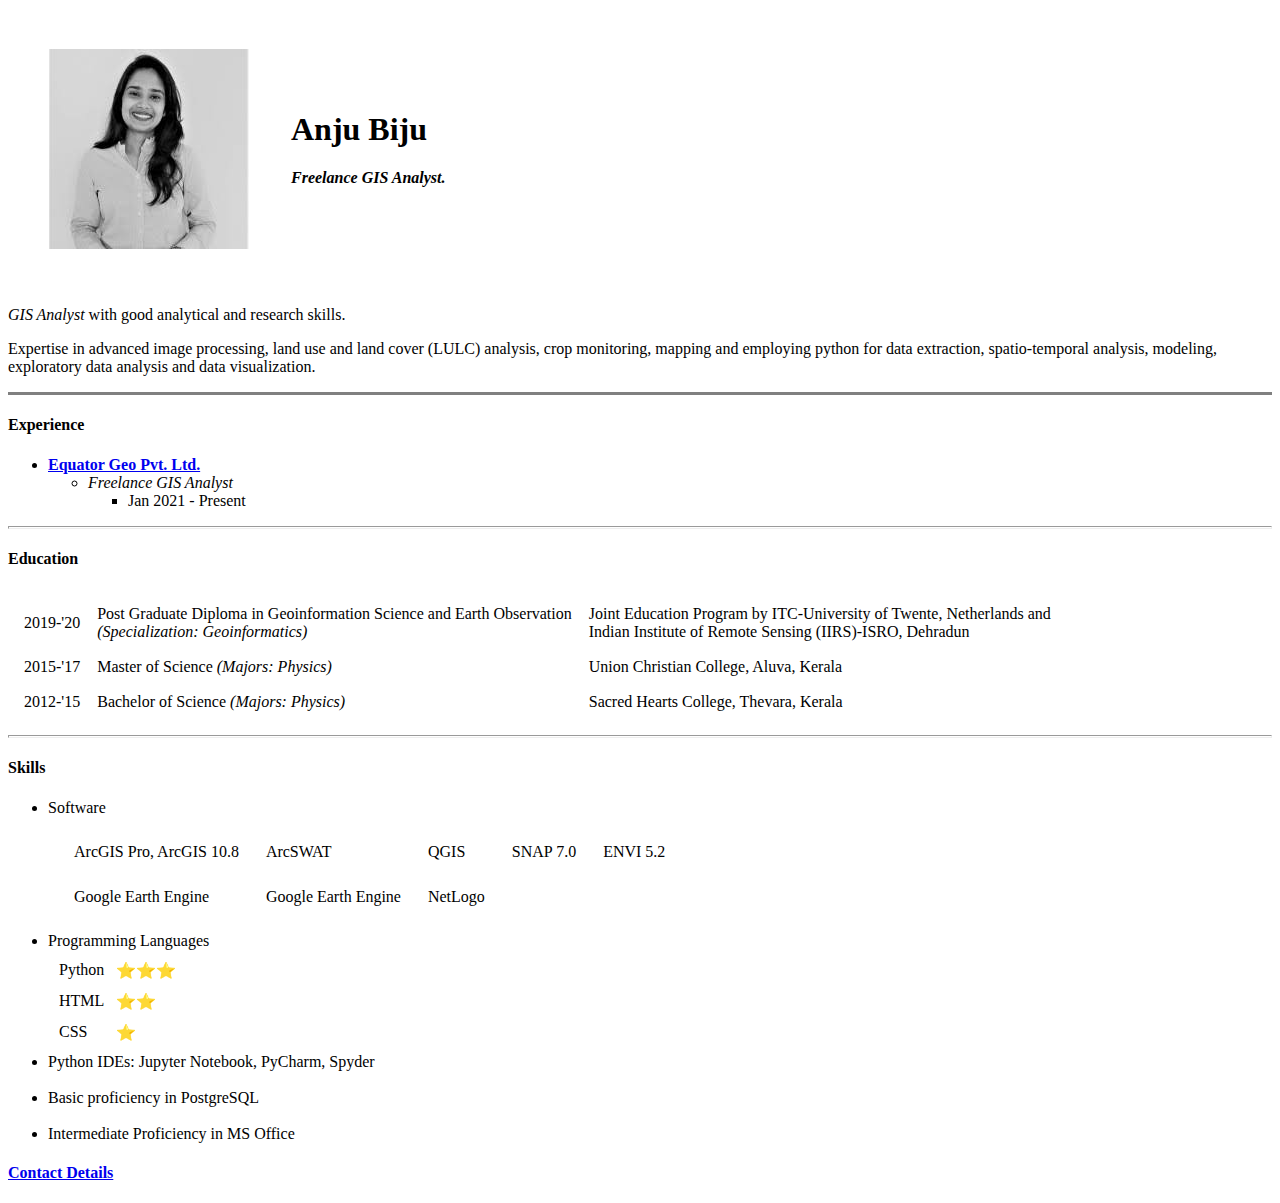
==== index.html @ fad0d4ab "Add files via upload" ====
<html xmlns="http://www.w3.org/1999/html">
     <head>
         <meta charset="utf-8">
         <title>
             Anju's personal site
         </title>
     </head>
     <body>
        <table cellspacing="40">
            <tr>
                <td><img src="[data-uri]"></td>
                <td>
                    <h1>Anju Biju</h1>
                    <p><em><strong>Freelance GIS Analyst.</strong></em></p>
                </td>
            </tr>
        </table>
        <p><em>GIS Analyst</em> with good analytical and research skills.</p>
        <p>Expertise in advanced image processing, land use and land cover (LULC) analysis, crop monitoring, mapping
            and employing python for data extraction, spatio-temporal analysis, modeling, exploratory data analysis and
            data visualization.</p>
     <hr size="3" noshade>
     <h4>Experience</h4>
        <ul>
            <li><strong><a href="https://equatorgeo.com/">Equator Geo Pvt. Ltd.</a></strong></li>
                <ul>
                    <li><em>Freelance GIS Analyst</em></li>
                    <ul>
                        <li>Jan 2021 - Present</li>
                    </ul>
                </ul>
        </ul>
     <hr size="3">
     <h4>Education</h4>
         <table cellspacing="15">
            <tbody>
                <tr>
                    <td>2019-'20</td>
                    <td>Post Graduate Diploma in Geoinformation Science and Earth Observation <br>
                        <em>(Specialization: Geoinformatics)</em></td>
                    <td>Joint Education Program by ITC-University of Twente, Netherlands and
                        <br>Indian Institute of Remote Sensing (IIRS)-ISRO, Dehradun</td>
                </tr>
                <tr>
                    <td>2015-'17</td>
                    <td>Master of Science <em>(Majors: Physics)</em></td>
                    <td>Union Christian College, Aluva, Kerala</td>
                </tr>
                <tr>
                <td>2012-'15</td>
                <td>Bachelor of Science <em>(Majors: Physics)</em></td>
                <td>Sacred Hearts College, Thevara, Kerala</td>
                </tr>
            </tbody>
         </table>
     <hr size="3">
     <h4>Skills</h4>
     <ul>
         <li>Software</li>
         <table cellspacing="25">
             <tr>
                 <td>ArcGIS Pro, ArcGIS 10.8</td>
                 <td>ArcSWAT</td>
                 <td>QGIS</td>
                 <td>SNAP 7.0</td>
                 <td>ENVI 5.2</td>
             </tr>
             <tr>
                 <td>Google Earth Engine</td>
                 <td>Google Earth Engine</td>
                 <td>NetLogo</td>
             </tr>
         </table>
         <li>Programming Languages</li>
         <table cellspacing="10">
             <tbody>
                <tr>
                    <td>Python</td>
                    <td>⭐⭐⭐</td>
                </tr>
                <tr>
                     <td>HTML</td>
                    <td>⭐⭐</td>
                </tr>
                <tr>
                     <td>CSS</td>
                     <td>⭐</td>
                </tr>
             </tbody>
         </table>
         </ol>
         <li>Python IDEs: Jupyter Notebook, PyCharm, Spyder</li>
         <br><li>Basic proficiency in PostgreSQL</li>
         <br><li>Intermediate Proficiency in MS Office</li>
     </ul>
        <h4><a href="contact.html">Contact Details</a></h4>
     </body>
 </html>
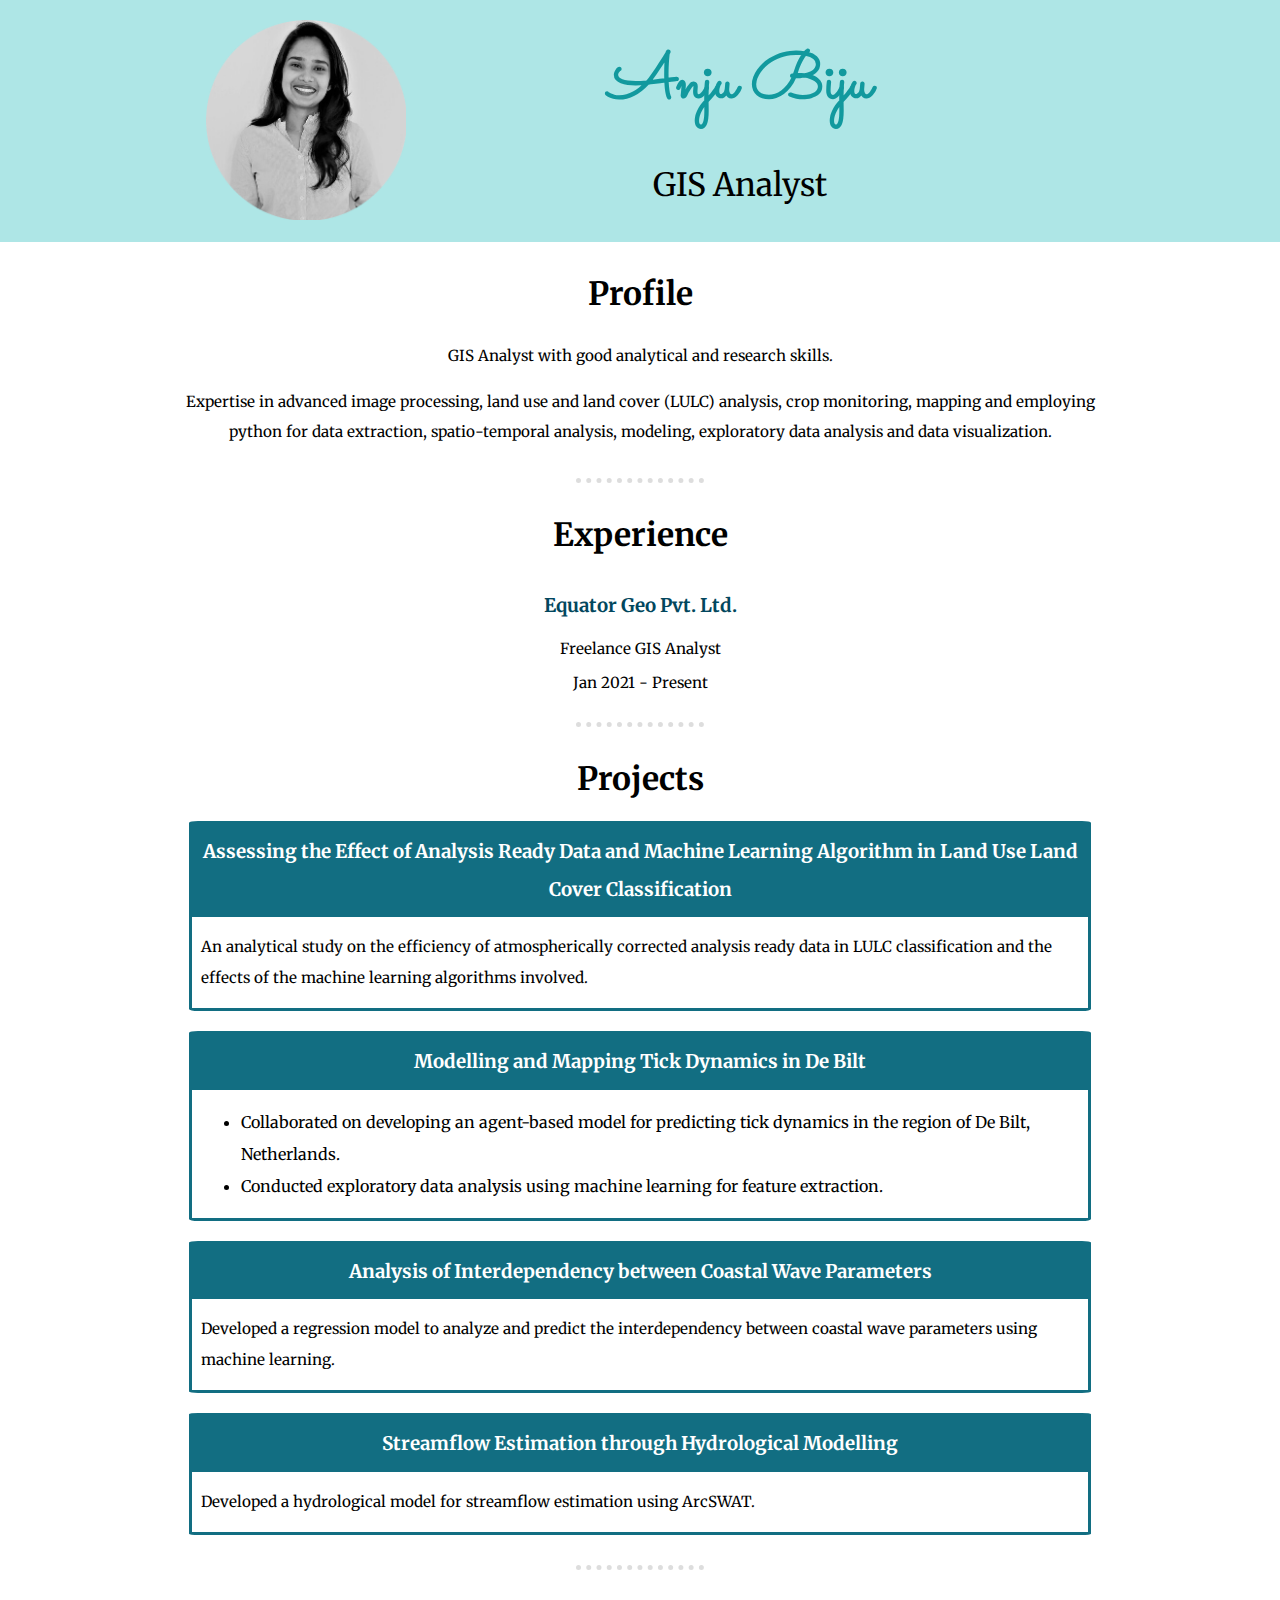
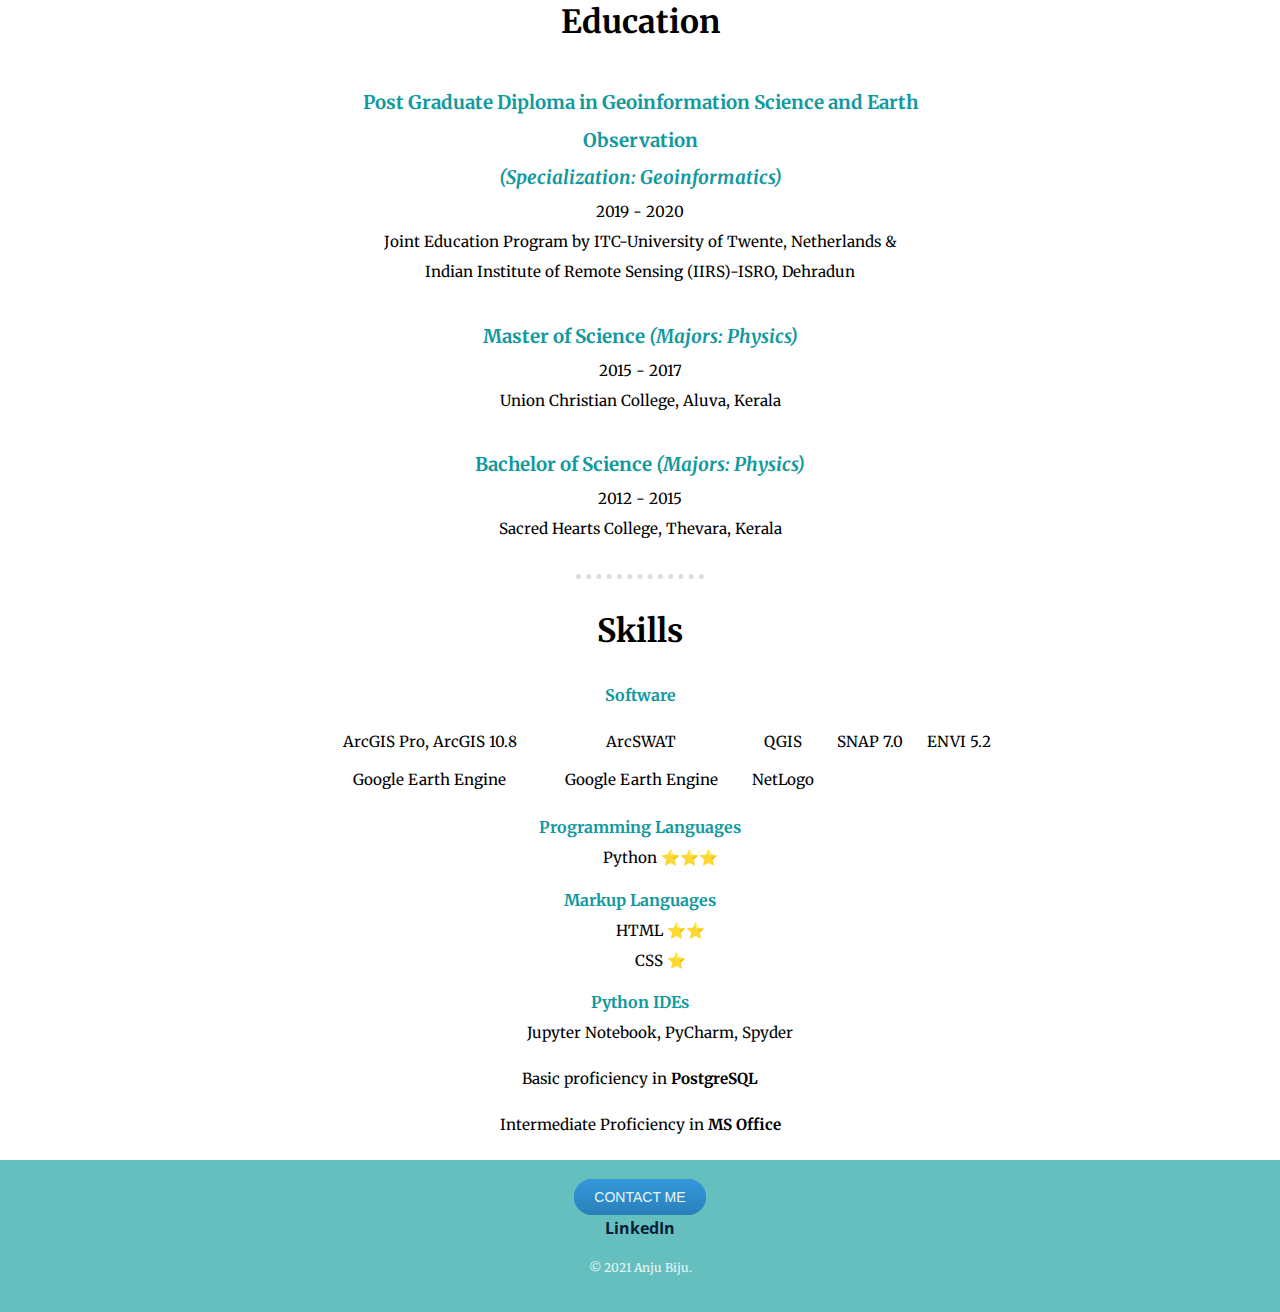
==== commit fe6bb29c: "Add files via upload" ====
--- a/index.html
+++ b/index.html
@@ -1,98 +1,168 @@
-<html xmlns="http://www.w3.org/1999/html">
-     <head>
-         <meta charset="utf-8">
-         <title>
-             Anju's personal site
-         </title>
-     </head>
-     <body>
-        <table cellspacing="40">
-            <tr>
-                <td><img src="[data-uri]"></td>
-                <td>
-                    <h1>Anju Biju</h1>
-                    <p><em><strong>Freelance GIS Analyst.</strong></em></p>
-                </td>
-            </tr>
-        </table>
-        <p><em>GIS Analyst</em> with good analytical and research skills.</p>
-        <p>Expertise in advanced image processing, land use and land cover (LULC) analysis, crop monitoring, mapping
-            and employing python for data extraction, spatio-temporal analysis, modeling, exploratory data analysis and
-            data visualization.</p>
-     <hr size="3" noshade>
-     <h4>Experience</h4>
-        <ul>
-            <li><strong><a href="https://equatorgeo.com/">Equator Geo Pvt. Ltd.</a></strong></li>
-                <ul>
-                    <li><em>Freelance GIS Analyst</em></li>
-                    <ul>
-                        <li>Jan 2021 - Present</li>
-                    </ul>
-                </ul>
-        </ul>
-     <hr size="3">
-     <h4>Education</h4>
-         <table cellspacing="15">
-            <tbody>
+<!DOCTYPE html>
+<html lang="en" dir="ltr">
+<head>
+  <meta charset="utf-8">
+  <meta name="description" content="The portfolio of Anju Biju, GIS Analyst.">
+  <title>Anju Biju | GIS Analyst</title>
+  <link rel="stylesheet" href="css/styles.css">
+  <link rel="icon" href="css/favicon-32x32.png">
+  <link rel="preconnect" href="https://fonts.googleapis.com">
+  <link rel="preconnect" href="https://fonts.gstatic.com" crossorigin>
+  <link href="https://fonts.googleapis.com/css2?family=Merriweather:wght@300&family=Open+Sans:wght@300&family=Sacramento&display=swap" rel="stylesheet">
+</head>
+
+<body>
+
+  <div class="first-container">
+    <img class="profile-photo" src="images/profile.png" alt="profile-img">
+    <h1>Anju Biju</h1>
+    <h2 class="profession">GIS Analyst</h2>
+  </div>
+
+  <div class="second-container">
+    <div class="profile">
+      <h2>Profile</h2>
+      <p>GIS Analyst with good analytical and research skills.</p>
+      <p>Expertise in advanced image processing, land use and land cover (LULC) analysis, crop monitoring, mapping
+        and employing python for data extraction, spatio-temporal analysis, modeling, exploratory data analysis and
+        data visualization.</p>
+    </div>
+    <hr>
+    <div>
+      <h2>Experience</h2>
+      <div class="experience">
+        <h3><a class="equatorgeo-link" href="https://equatorgeo.com/">Equator Geo Pvt. Ltd.</a></h3>
+        <p class="experience-description">Freelance GIS Analyst</p>
+        <p class="experience-description">Jan 2021 - Present</p>
+      </div>
+    </div>
+    <hr>
+    <div class="projects">
+      <h2>Projects</h2>
+      <div class="card">
+        <header class="card-header">
+          <h3 class="card-heading">Assessing the Effect of Analysis Ready Data and
+            Machine Learning Algorithm in Land Use Land Cover Classification</h3>
+        </header>
+        <div class="card-container" style="background: white">
+          <p>An analytical study on the efficiency of atmospherically corrected
+            analysis ready data in LULC classification and the effects of the machine learning algorithms involved.</p>
+        </div>
+      </div>
+      <div class="card">
+        <header class="card-header">
+          <h3 class="card-heading">Modelling and Mapping Tick Dynamics in De Bilt</h3>
+        </header>
+        <div class="card-container" style="background: white">
+          <p>
+          <ul>
+            <li>Collaborated on developing an agent-based model for
+              predicting tick dynamics in the region of De Bilt, Netherlands.</li>
+            <li>Conducted exploratory data analysis using machine learning for feature extraction.</li>
+          </ul>
+          </p>
+        </div>
+      </div>
+      <div class="card">
+        <header class="card-header">
+          <h3 class="card-heading">Analysis of Interdependency between Coastal Wave Parameters</h3>
+        </header>
+        <div class="card-container" style="background: white">
+          <p>Developed a regression model to analyze and predict the interdependency between coastal wave parameters using machine learning.</p>
+        </div>
+      </div>
+      <div class="card">
+        <header class="card-header">
+          <h3 class="card-heading">Streamflow Estimation through Hydrological Modelling</h3>
+        </header>
+        <div class="card-container" style="background: white">
+          <p>Developed a hydrological model for streamflow estimation using ArcSWAT.</p>
+        </div>
+      </div>
+    </div>
+    <hr>
+    <div class="education">
+      <h2>Education</h2>
+      <div class="education-details">
+        <header>
+          <h3>Post Graduate Diploma in Geoinformation Science and Earth Observation
+              <br><em>(Specialization: Geoinformatics)</em></h3>
+          <p style="line-height: 0">2019 - 2020</p>
+        </header>
+        <div>
+          <p class="education-description">Joint Education Program by ITC-University of Twente, Netherlands &
+            <br>Indian Institute of Remote Sensing (IIRS)-ISRO, Dehradun</p>
+        </div>
+      </div>
+      <div class="education-details">
+        <header>
+          <h3>Master of Science <em>(Majors: Physics)</em></h3>
+          <p style="line-height: 0">2015 - 2017</p>
+        </header>
+        <div>
+          <p class="education-description">Union Christian College, Aluva, Kerala</p>
+        </div>
+      </div>
+      <div class="education-details">
+        <header>
+          <h3>Bachelor of Science <em>(Majors: Physics)</em></h3>
+          <p style="line-height: 0">2012 - 2015</p>
+        </header>
+        <div>
+          <p class="education-description">Sacred Hearts College, Thevara, Kerala</p>
+        </div>
+      </div>
+    </div>
+    <hr>
+    <div class="skills" style="margin-bottom: 20px;">
+      <h2>Skills</h2>
+      <dl>
+        <div class="skill-row">
+          <dt class="skill-section">Software</dt>
+            <dd>
+              <table class="skill-row" cellspacing="5">
                 <tr>
-                    <td>2019-'20</td>
-                    <td>Post Graduate Diploma in Geoinformation Science and Earth Observation <br>
-                        <em>(Specialization: Geoinformatics)</em></td>
-                    <td>Joint Education Program by ITC-University of Twente, Netherlands and
-                        <br>Indian Institute of Remote Sensing (IIRS)-ISRO, Dehradun</td>
+                  <td>ArcGIS Pro, ArcGIS 10.8</td>
+                  <td>ArcSWAT</td>
+                  <td>QGIS</td>
+                  <td>SNAP 7.0</td>
+                  <td>ENVI 5.2</td>
                 </tr>
                 <tr>
-                    <td>2015-'17</td>
-                    <td>Master of Science <em>(Majors: Physics)</em></td>
-                    <td>Union Christian College, Aluva, Kerala</td>
+                  <td>Google Earth Engine</td>
+                  <td>Google Earth Engine</td>
+                  <td>NetLogo</td>
                 </tr>
-                <tr>
-                <td>2012-'15</td>
-                <td>Bachelor of Science <em>(Majors: Physics)</em></td>
-                <td>Sacred Hearts College, Thevara, Kerala</td>
-                </tr>
-            </tbody>
-         </table>
-     <hr size="3">
-     <h4>Skills</h4>
-     <ul>
-         <li>Software</li>
-         <table cellspacing="25">
-             <tr>
-                 <td>ArcGIS Pro, ArcGIS 10.8</td>
-                 <td>ArcSWAT</td>
-                 <td>QGIS</td>
-                 <td>SNAP 7.0</td>
-                 <td>ENVI 5.2</td>
-             </tr>
-             <tr>
-                 <td>Google Earth Engine</td>
-                 <td>Google Earth Engine</td>
-                 <td>NetLogo</td>
-             </tr>
-         </table>
-         <li>Programming Languages</li>
-         <table cellspacing="10">
-             <tbody>
-                <tr>
-                    <td>Python</td>
-                    <td>⭐⭐⭐</td>
-                </tr>
-                <tr>
-                     <td>HTML</td>
-                    <td>⭐⭐</td>
-                </tr>
-                <tr>
-                     <td>CSS</td>
-                     <td>⭐</td>
-                </tr>
-             </tbody>
-         </table>
-         </ol>
-         <li>Python IDEs: Jupyter Notebook, PyCharm, Spyder</li>
-         <br><li>Basic proficiency in PostgreSQL</li>
-         <br><li>Intermediate Proficiency in MS Office</li>
-     </ul>
-        <h4><a href="contact.html">Contact Details</a></h4>
-     </body>
- </html>
+              </table>
+            </dd>
+        </div>
+        <div class="skill-row">
+          <dt class="skill-section">Programming Languages</dt>
+            <dd>Python ⭐⭐⭐</dd>
+        </div>
+        <div class="skill-row">
+          <dt class="skill-section">Markup Languages</dt>
+            <dd>HTML ⭐⭐</dd>
+            <dd>CSS ⭐</dd>
+        </div>
+        <div class="skill-row">
+          <dt class="skill-section">Python IDEs</dt>
+            <dd>Jupyter Notebook, PyCharm, Spyder</dd>
+        </div>
+        <div class="skill-row">
+          <p>Basic proficiency in <strong>PostgreSQL</strong></p>
+          <p>Intermediate Proficiency in <strong>MS Office</strong></p>
+        </div>
+      </dl>
+    </div>
+  </div>
+
+  <div class="last-container">
+    <a class="btn" href="mailto:aj1394@email.com">CONTACT ME</a>
+    <br>
+    <a class="footer-link" href="https://www.linkedin.com/in/anju-biju777">LinkedIn</a>
+    <p class="copyright">© 2021 Anju Biju.</p>
+  </div>
+
+</body>
+</html>
--- a/css/styles.css
+++ b/css/styles.css
@@ -0,0 +1,177 @@
+/***************The tag selector components***************/
+body {
+  margin: 0;
+  text-align: center;
+  font-family: 'Merriweather', serif;
+  line-height: 2;
+}
+
+h1 {
+  color: #11999E;
+  margin: 0 auto 0 auto;
+  font-family: 'Sacramento', cursive;
+  font-size: 4rem;
+}
+
+h2 {
+  font-size: 2rem;
+  margin: 5px auto 5px auto;
+}
+
+h3 {
+  color: #11999E;
+  margin: auto 0 auto 0;
+}
+
+p {
+  color: black;
+  font-size: 0.95rem;
+}
+
+hr {
+  border-style: dotted none none;
+  border-color: #DDDDDD;
+  border-width: 5px;
+  width: 10%;
+  margin: 30px auto 20px;
+}
+
+dt {
+  color: #11999E;
+}
+
+dd {
+  color: black;
+  font-size: 0.95rem;
+}
+
+/**************The first container class selector & its components**************/
+.first-container {
+  background-color: #AEE6E6; /*E8F6EF*/
+  padding: 20px;
+}
+
+.profile-photo {
+  position: relative;
+  left: 15%;
+  width: 12.5rem;
+  height: 12.5rem;
+  float: left;
+}
+
+.profession {
+  font-weight: normal;
+  line-height: 2;
+}
+
+/**************The second container class selector components**************/
+.profile {
+  width: 75%;
+  margin: 20px auto;
+}
+
+.equatorgeo-link {
+  color: #02475E;
+  text-decoration: none;
+  font-weight: bold;
+}
+
+.equatorgeo-link:hover {
+  color: #11999E;
+  text-align: center;
+}
+
+.experience {
+  width: 20%;
+  margin: 20px auto;
+}
+.experience-description {
+  line-height: normal;
+}
+
+.card {
+  width: 70%;
+  margin: 10px auto 20px;
+  border: solid #126E82;
+  border-radius: 1%;
+}
+.card-header {
+  background-color: #126E82;
+}
+
+.card-heading {
+  color: white;
+  padding: 1%;
+}
+
+.card-container {
+  text-align: left;
+  padding: 0 1% 0;
+}
+
+.education-details {
+  width: 50%;
+  margin: 30px auto;
+}
+
+.education-description {
+  margin: 0 auto;
+}
+
+.skill-row {
+  width: 75%;
+  margin: 10px auto;
+}
+
+.skill-section {
+  font-weight: bold;
+}
+
+/************The last container class selector & its components************/
+.last-container {
+  background-color: #66BFBF;
+  padding: 20px;
+}
+
+.btn {
+  background: #3498db;
+  background-image: -webkit-linear-gradient(top, #3498db, #2980b9);
+  background-image: -moz-linear-gradient(top, #3498db, #2980b9);
+  background-image: -ms-linear-gradient(top, #3498db, #2980b9);
+  background-image: -o-linear-gradient(top, #3498db, #2980b9);
+  background-image: linear-gradient(to bottom, #3498db, #2980b9);
+  -webkit-border-radius: 28;
+  -moz-border-radius: 28;
+  border-radius: 28px;
+  font-family: Arial;
+  color: #EAF6F6;
+  font-size: 14px;
+  padding: 10px 20px 10px 20px;
+  text-decoration: none;
+}
+
+.btn:hover {
+  background: #3cb0fd;
+  background-image: -webkit-linear-gradient(top, #3cb0fd, #3498db);
+  background-image: -moz-linear-gradient(top, #3cb0fd, #3498db);
+  background-image: -ms-linear-gradient(top, #3cb0fd, #3498db);
+  background-image: -o-linear-gradient(top, #3cb0fd, #3498db);
+  background-image: linear-gradient(to bottom, #3cb0fd, #3498db);
+  text-decoration: none;
+}
+
+.footer-link {
+  font-family: 'Open Sans', sans-serif;
+  text-decoration: none;
+  color: #0A1D37;
+  font-weight: bolder;
+}
+
+.footer-link:hover {
+  color: #EAF6F6;
+}
+
+.copyright {
+  color: #EAF6F6;
+  font-size: 0.75rem;
+}
